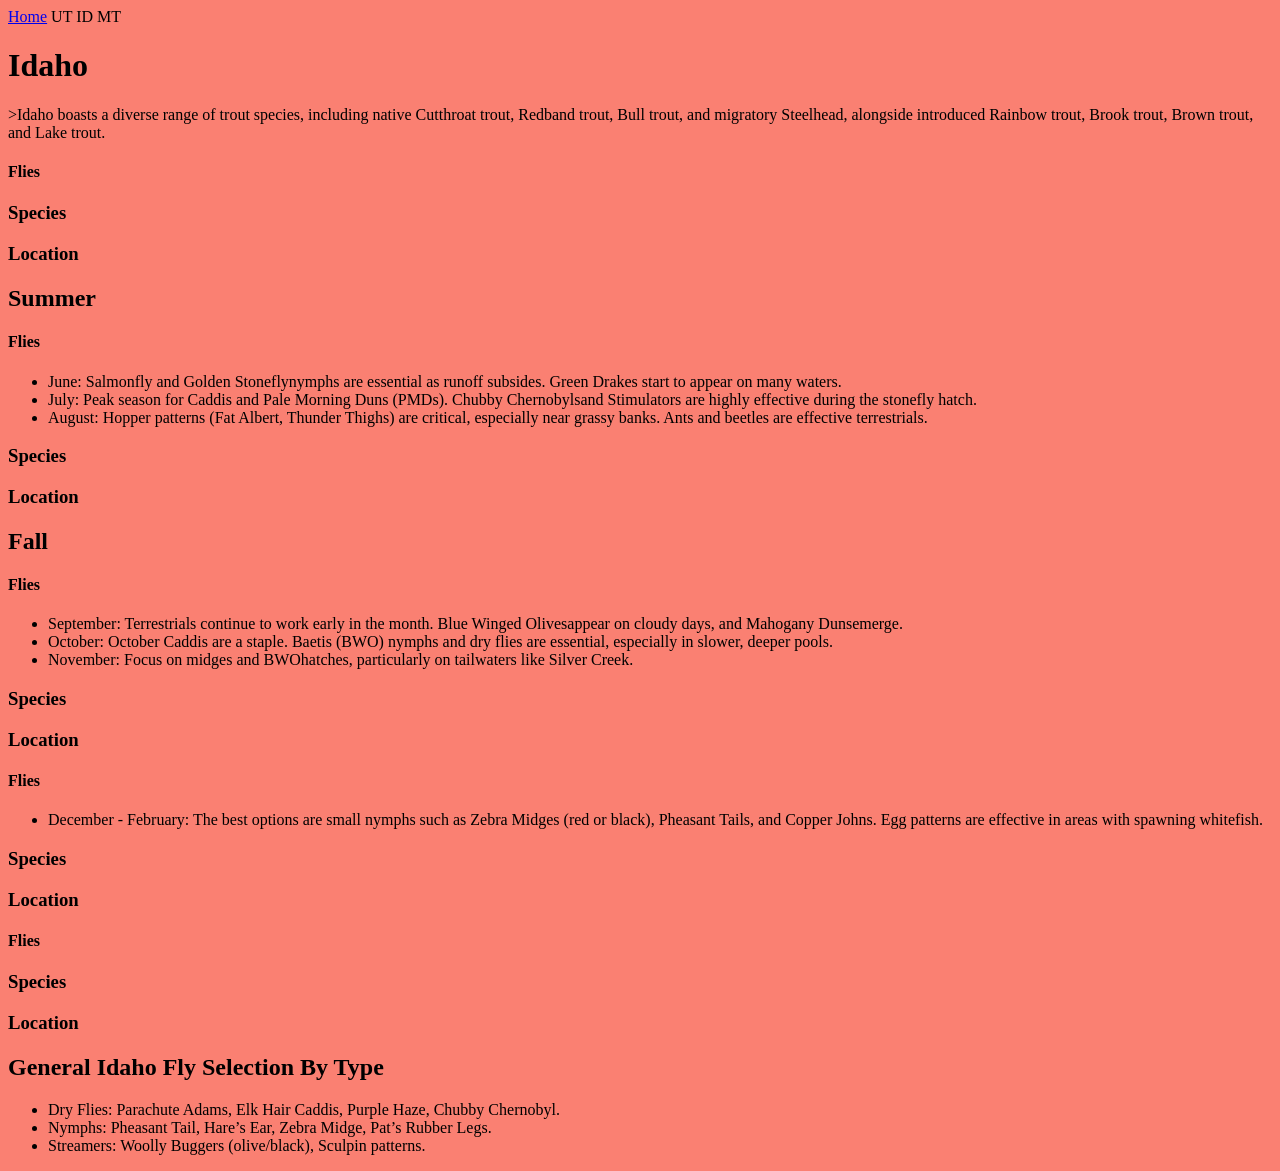
==== idaho.html @ c41e5f9d "renamed idaho html page and updated  nav links for utah and idaho pages." ====
<!DOCTYPE html>
<html lang="en">

<head>
    <meta charset="UTF-8">
    <meta name="viewport" content="width=device-width, initial-scale=1.0">
    <title>Page 2</title>
    <link rel="stylesheet" href="css/page2.css">
</head>

<body>
    <header>
        <nav>
            <a id="active" href="index.html">Home</a>
            <a herf="utah.html">UT</a>
            <a herf="idaho.html"> ID</a>
            <a>MT</a>
        </nav>
    </header>
    <main>
        <h1>Idaho</h1>
        <p>>Idaho boasts a diverse range of trout species, including native Cutthroat trout, Redband trout, Bull trout,
            and migratory Steelhead, alongside introduced Rainbow trout, Brook trout, Brown trout, and Lake trout.</p
            <!-- Idaho spring section -->
        <section id="spring">
            <div class="flies">
                <h4>Flies</h4>
            </div>
            <div class="species">
                <h3>Species</h3>
            </div>
            <div class="location">
                <h3>Location</h3>
            </div>
        </section>


        <!-- Idaho Summer Section -->
        <section id="summer">
            <h2>Summer</h2>
            <div class="flies">
                <h4>Flies</h4>
                <ul>
                    <li>June: Salmonfly and Golden Stoneflynymphs are essential as runoff subsides. Green Drakes start
                        to appear on many waters.</li>
                    <li>July: Peak season for Caddis and Pale Morning Duns (PMDs). Chubby Chernobylsand Stimulators are
                        highly effective during the stonefly hatch.</li>
                    <li>August: Hopper patterns (Fat Albert, Thunder Thighs) are critical, especially near grassy banks.
                        Ants and beetles are effective terrestrials. </li>
                </ul>
            </div>
            <div class="species">
                <h3>Species</h3>
            </div>
            <div class="location">
                <h3>Location</h3>
            </div>
        </section>


        <!-- Idaho Falln Section -->
        <section id="fall">
            <h2>Fall</h2>
            <div class="flies">
                <h4>Flies</h4>
                <ul>
                    <li>September: Terrestrials continue to work early in the month. Blue Winged Olivesappear on cloudy
                        days, and Mahogany Dunsemerge.</li>
                    <li>October: October Caddis are a staple. Baetis (BWO) nymphs and dry flies are essential,
                        especially in slower, deeper pools.</li>
                    <li>November: Focus on midges and BWOhatches, particularly on tailwaters like Silver Creek. </li>
                </ul>
            </div>
            <div class="species">
                <h3>Species</h3>
            </div>
            <div class="location">
                <h3>Location</h3>
            </div>
        </section>


        <!-- Idaho Winter Section -->
        <section id="winter">
            <div class="flies">
                <h4>Flies</h4>
                <ul>
                    <li>December - February: The best options are small nymphs such as Zebra Midges (red or black),
                        Pheasant Tails, and Copper Johns. Egg patterns are effective in areas with spawning whitefish.
                    </li>
                </ul>
            </div>
            <div class="species">
                <h3>Species</h3>
            </div>
            <div class="location">
                <h3>Location</h3>
                <section id="Summer">
                    <div class="flies">
                        <h4>Flies</h4>
                    </div>
                    <div class="species">
                        <h3>Species</h3>
                    </div>
                    <div class="location">
                        <h3>Location</h3>
                    </div>
                </section>
            </div>
        </section>


        <section id="general">
            <h2>General Idaho Fly Selection By Type</h2>
            <ul>
                <li>Dry Flies: Parachute Adams, Elk Hair Caddis, Purple Haze, Chubby Chernobyl.</li>
                <li>Nymphs: Pheasant Tail, Hare’s Ear, Zebra Midge, Pat’s Rubber Legs.</li>
                <li>Streamers: Woolly Buggers (olive/black), Sculpin patterns.</li>
            </ul>
        </section>
    </main>
</body>

</html>
---- css/page2.css ----
*{
    background-color: salmon;
}
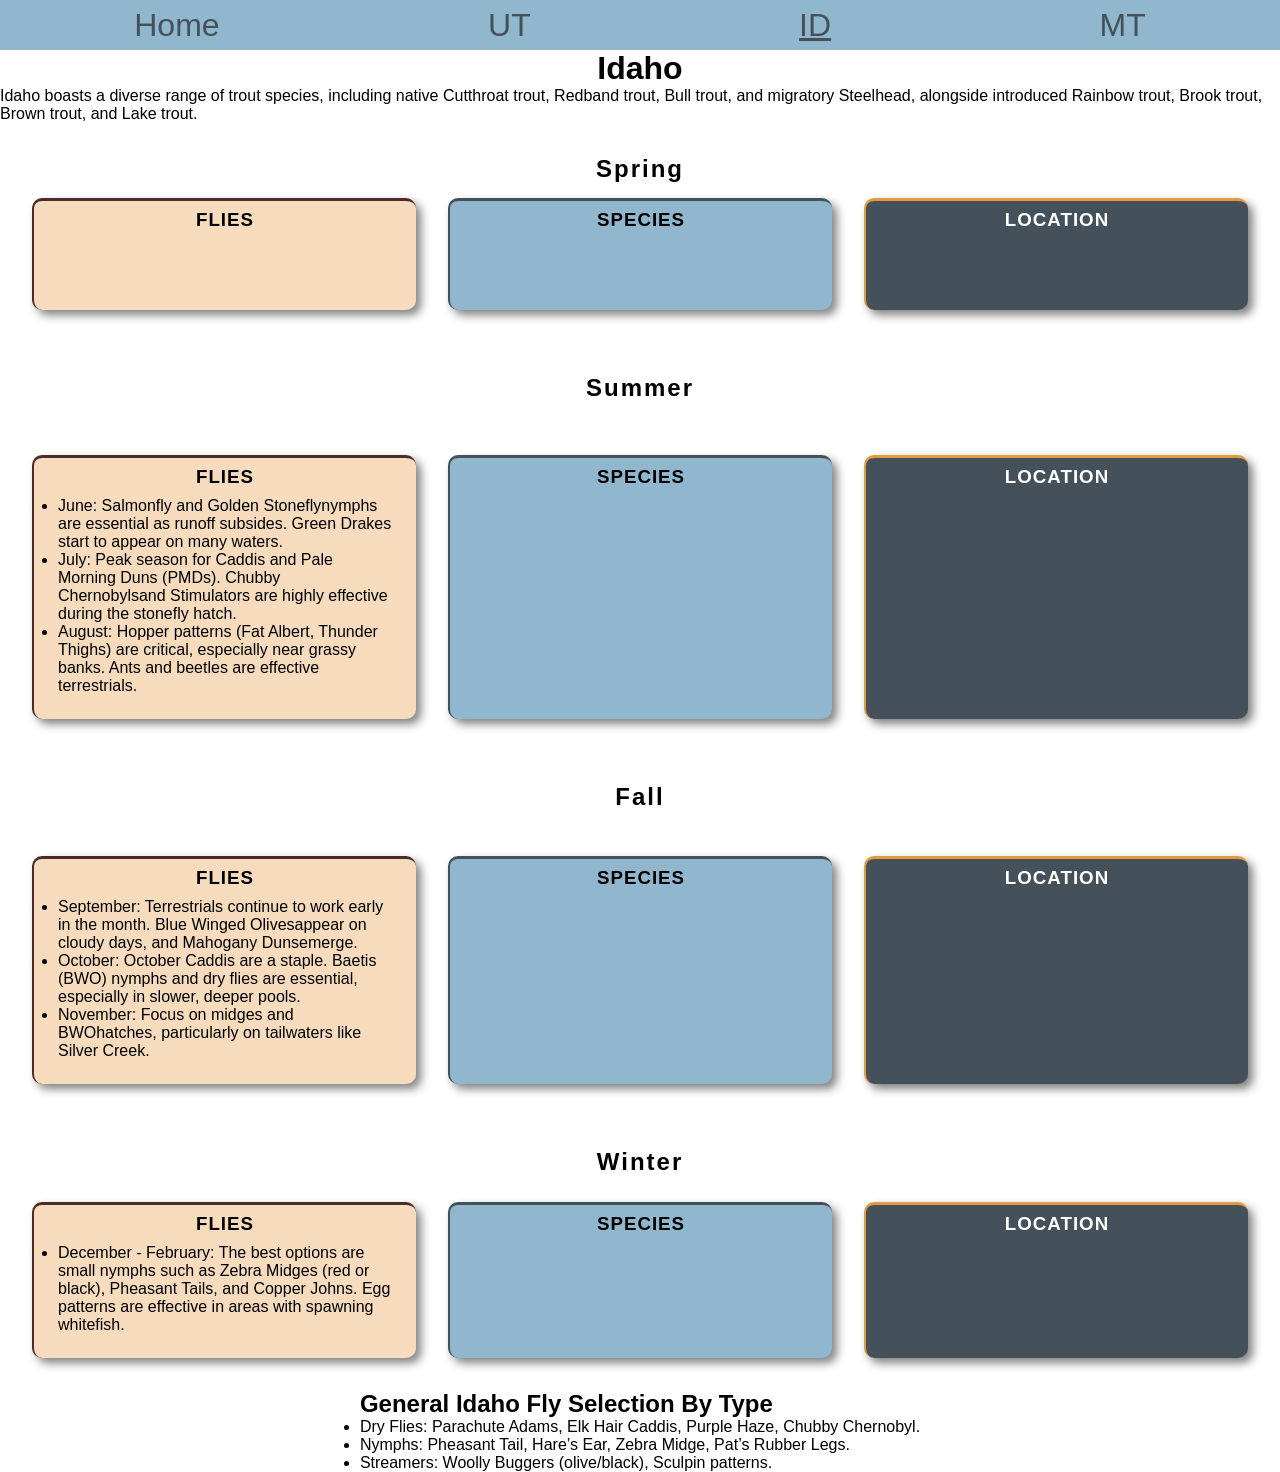
==== commit d8bf3df4: "Refactored html for easier css work. CSS layout of the page. Started setting colors." ====
--- a/idaho.html
+++ b/idaho.html
@@ -5,41 +5,46 @@
     <meta charset="UTF-8">
     <meta name="viewport" content="width=device-width, initial-scale=1.0">
     <title>Page 2</title>
-    <link rel="stylesheet" href="css/page2.css">
+    <link rel="stylesheet" href="css/idaho.css">
 </head>
 
 <body>
     <header>
         <nav>
-            <a id="active" href="index.html">Home</a>
+            <a href="index.html">Home</a>
             <a herf="utah.html">UT</a>
-            <a herf="idaho.html"> ID</a>
+            <a id="active" herf="idaho.html">ID</a>
             <a>MT</a>
         </nav>
     </header>
     <main>
         <h1>Idaho</h1>
-        <p>>Idaho boasts a diverse range of trout species, including native Cutthroat trout, Redband trout, Bull trout,
-            and migratory Steelhead, alongside introduced Rainbow trout, Brook trout, Brown trout, and Lake trout.</p
-            <!-- Idaho spring section -->
-        <section id="spring">
-            <div class="flies">
-                <h4>Flies</h4>
+        <p>Idaho boasts a diverse range of trout species, including native Cutthroat trout, Redband trout, Bull trout,
+            and migratory Steelhead, alongside introduced Rainbow trout, Brook trout, Brown trout, and Lake trout.</p>
+
+
+
+
+        <!-- Idaho spring section -->
+        <section class="szn-section" id="spring">
+            <h2 class="szn-title">Spring</h2>
+            <div id="s-fly" class="flies">
+                <h3>Flies</h3>
             </div>
-            <div class="species">
+            <div id="s-species" class="species">
                 <h3>Species</h3>
             </div>
-            <div class="location">
+            <div id="s-location" class="location">
                 <h3>Location</h3>
             </div>
         </section>
 
 
         <!-- Idaho Summer Section -->
-        <section id="summer">
-            <h2>Summer</h2>
+        <section class="szn-section">
+            <h2 class="szn-title">Summer</h2>
             <div class="flies">
-                <h4>Flies</h4>
+                <h3>Flies</h3>
                 <ul>
                     <li>June: Salmonfly and Golden Stoneflynymphs are essential as runoff subsides. Green Drakes start
                         to appear on many waters.</li>
@@ -59,10 +64,10 @@
 
 
         <!-- Idaho Falln Section -->
-        <section id="fall">
-            <h2>Fall</h2>
+        <section class="szn-section">
+            <h2 class="szn-title">Fall</h2>
             <div class="flies">
-                <h4>Flies</h4>
+                <h3>Flies</h3>
                 <ul>
                     <li>September: Terrestrials continue to work early in the month. Blue Winged Olivesappear on cloudy
                         days, and Mahogany Dunsemerge.</li>
@@ -81,9 +86,10 @@
 
 
         <!-- Idaho Winter Section -->
-        <section id="winter">
+        <section class="szn-section">
+            <h2 class="szn-title">Winter</h2>
             <div class="flies">
-                <h4>Flies</h4>
+                <h3>Flies</h3>
                 <ul>
                     <li>December - February: The best options are small nymphs such as Zebra Midges (red or black),
                         Pheasant Tails, and Copper Johns. Egg patterns are effective in areas with spawning whitefish.
@@ -95,17 +101,6 @@
             </div>
             <div class="location">
                 <h3>Location</h3>
-                <section id="Summer">
-                    <div class="flies">
-                        <h4>Flies</h4>
-                    </div>
-                    <div class="species">
-                        <h3>Species</h3>
-                    </div>
-                    <div class="location">
-                        <h3>Location</h3>
-                    </div>
-                </section>
             </div>
         </section>
 
--- a/css/idaho.css
+++ b/css/idaho.css
@@ -0,0 +1,140 @@
+* {
+    box-sizing: border-box;
+    margin: 0 auto;
+    padding: 0;
+    font-family: 'Bebas Neue', sans-serif;
+}
+
+/* header section - matches home page exactly */
+nav {
+    height: 50px;
+    display: flex;
+    align-items: center;
+    background-color: #90B7CD;
+}
+a {
+    text-decoration: none;
+    font-size: 2em;
+    color: #45515A;
+    padding: 4px 50px;
+}
+a:hover {
+    background-color: #45515A;
+    color: #3EAC3A;
+}
+#active {
+    text-decoration: underline;
+}
+
+main{
+    display: flex;
+    flex-direction: column;
+    justify-content: center;
+    align-items: center;
+}
+
+/* reusables! */
+.szn-section{
+    margin: 2em;
+    /* padding: 2em; */
+    width: 95%;
+
+    /* border: 2px solid black; */
+
+    display: grid;
+    grid-template-columns: 1fr 1fr 1fr;
+    grid-template-rows: 1fr 4fr;
+    row-gap: 15px;
+    column-gap: 2em;
+}
+.szn-title{
+    grid-row: 1/2;
+    grid-column: 1/4;
+
+    color: black;
+    letter-spacing: 2px;
+    /* text-shadow: 2px 2px 5px gray; */
+}
+
+.flies{
+    padding: 1.5em;
+    padding-top: .5em;
+    width: 100%;
+
+    border-left: 2px solid #4b2c2b;
+    border-top: 3px solid #4b2c2b;
+    border-radius: 10px;
+    box-shadow: 5px 5px 10px grey;
+
+    background-color: rgb(228, 154, 65, .35);
+
+    display: flex;
+    flex-direction: column;
+    align-items: center;
+}
+.flies h3{
+    margin-bottom: .5em; 
+    text-transform: uppercase;
+    letter-spacing: 1px;
+    color: black;
+
+}
+.flies ul{
+    text-align: left;
+}
+
+.species{
+    padding: 1.5em;
+    padding-top: .5em;
+    width: 100%;
+
+    border-left: 2px solid #45515A;
+    border-top: 3px solid #45515A;
+    border-radius: 10px;
+    box-shadow: 5px 5px 10px grey;
+
+    background-color: rgb(144, 183, 205);
+
+    display: flex;
+    flex-direction: column;
+    align-items: center;
+}
+.species h3{
+    margin-bottom: .5em; 
+    text-transform: uppercase;
+    letter-spacing: 1px;
+    color: black;
+
+}
+.species ul{
+    text-align: left;
+}
+
+.location{
+    padding: 1.5em;
+    padding-top: .5em;
+    width: 100%;
+
+    border-left: 2px solid #E49A41;
+    border-top: 3px solid #E49A41;
+    border-radius: 10px;
+    box-shadow: 5px 5px 10px grey;
+
+    background-color: rgb(69, 81, 90);
+
+    display: flex;
+    flex-direction: column;
+    align-items: center;
+}
+.location h3{
+    margin-bottom: .5em; 
+    text-transform: uppercase;
+    letter-spacing: 1px;
+    color: white;
+
+}
+.location ul{
+    text-align: left;
+}
+
+
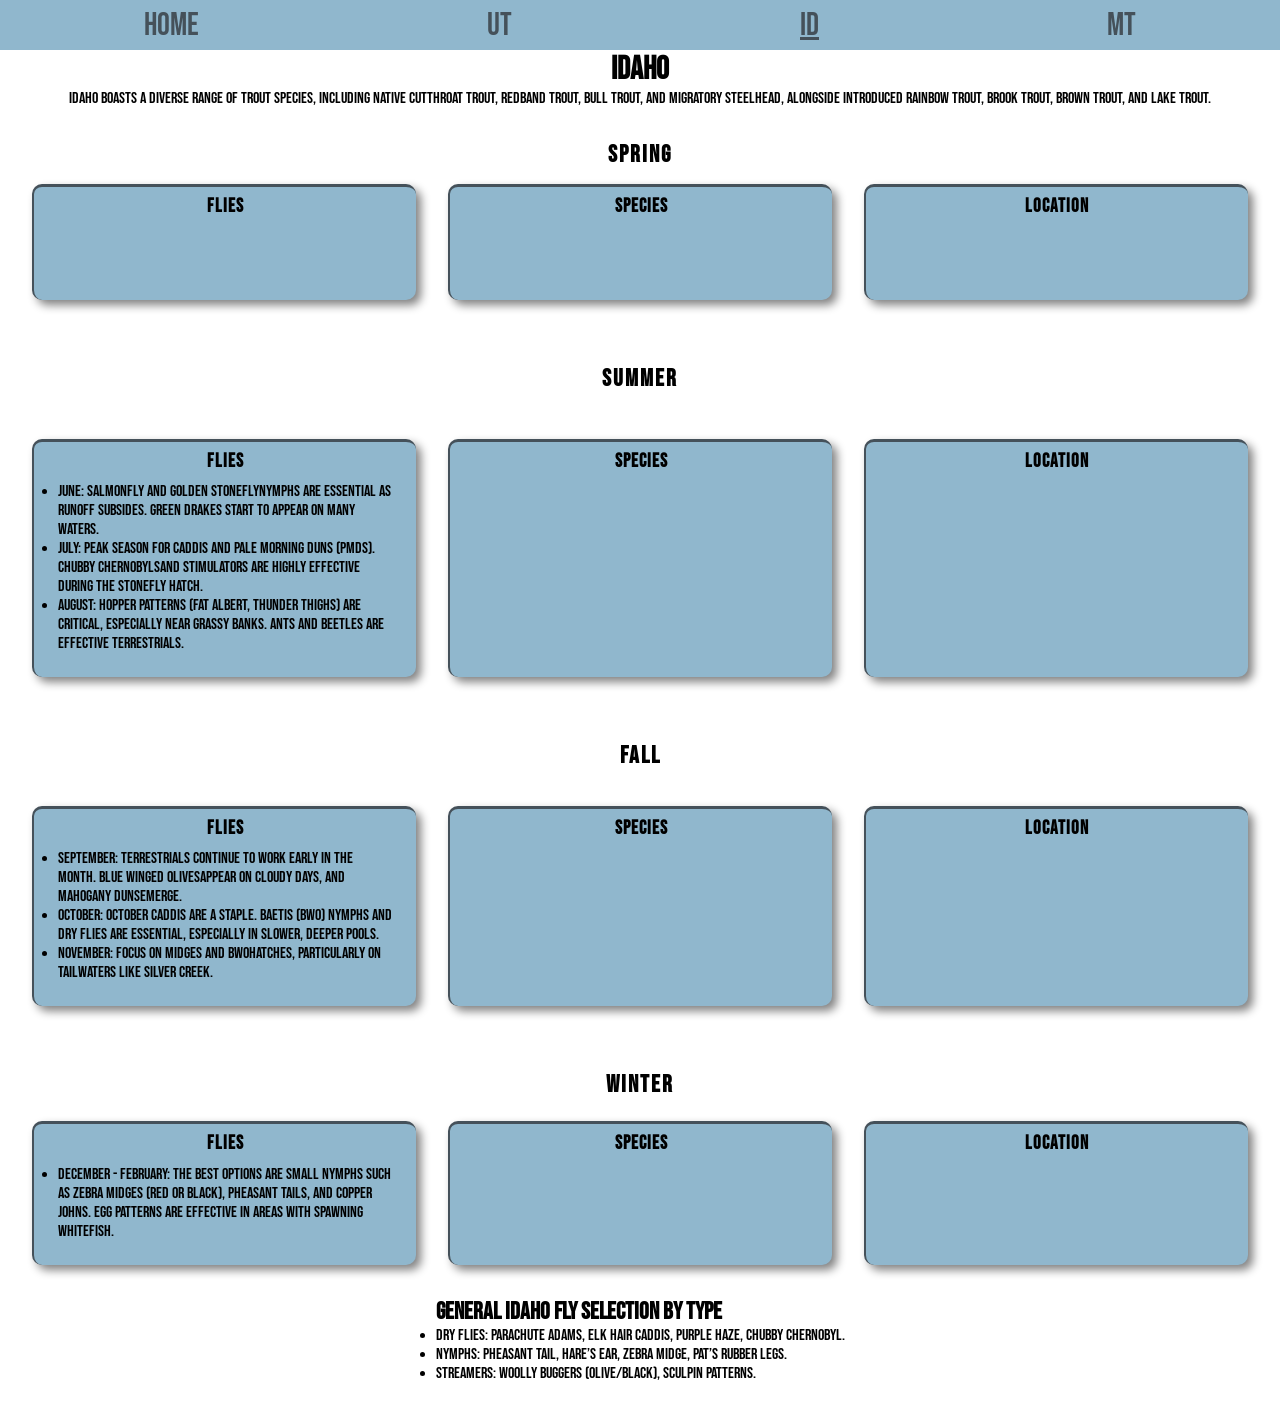
==== commit c19788a7: "CSS for the utah page." ====
--- a/idaho.html
+++ b/idaho.html
@@ -6,14 +6,19 @@
     <meta name="viewport" content="width=device-width, initial-scale=1.0">
     <title>Page 2</title>
     <link rel="stylesheet" href="css/idaho.css">
+    <link rel="preconnect" href="https://fonts.googleapis.com">
+    <link rel="preconnect" href="https://fonts.gstatic.com" crossorigin>
+    <link
+        href="https://fonts.googleapis.com/css2?family=Amaranth:ital,wght@0,400;0,700;1,400;1,700&family=Bebas+Neue&display=swap"
+        rel="stylesheet">
 </head>
 
 <body>
     <header>
         <nav>
             <a href="index.html">Home</a>
-            <a herf="utah.html">UT</a>
-            <a id="active" herf="idaho.html">ID</a>
+            <a href="utah.html">UT</a>
+            <a id="active" href="idaho.html">ID</a>
             <a>MT</a>
         </nav>
     </header>
@@ -115,5 +120,7 @@
         </section>
     </main>
 </body>
+<footer>
+</footer>
 
 </html>
--- a/css/idaho.css
+++ b/css/idaho.css
@@ -61,12 +61,12 @@
     padding-top: .5em;
     width: 100%;
 
-    border-left: 2px solid #4b2c2b;
-    border-top: 3px solid #4b2c2b;
+    border-left: 2px solid #45515A;
+    border-top: 3px solid #45515A;
     border-radius: 10px;
     box-shadow: 5px 5px 10px grey;
 
-    background-color: rgb(228, 154, 65, .35);
+    background-color: rgb(144, 183, 205);
 
     display: flex;
     flex-direction: column;
@@ -115,12 +115,12 @@
     padding-top: .5em;
     width: 100%;
 
-    border-left: 2px solid #E49A41;
-    border-top: 3px solid #E49A41;
+    border-left: 2px solid #45515A;
+    border-top: 3px solid #45515A;
     border-radius: 10px;
     box-shadow: 5px 5px 10px grey;
 
-    background-color: rgb(69, 81, 90);
+    background-color: rgb(144, 183, 205);
 
     display: flex;
     flex-direction: column;
@@ -130,11 +130,12 @@
     margin-bottom: .5em; 
     text-transform: uppercase;
     letter-spacing: 1px;
-    color: white;
-
+    color: black;
 }
 .location ul{
     text-align: left;
 }
+footer{
+    margin-top: 2em;
+}
 
-
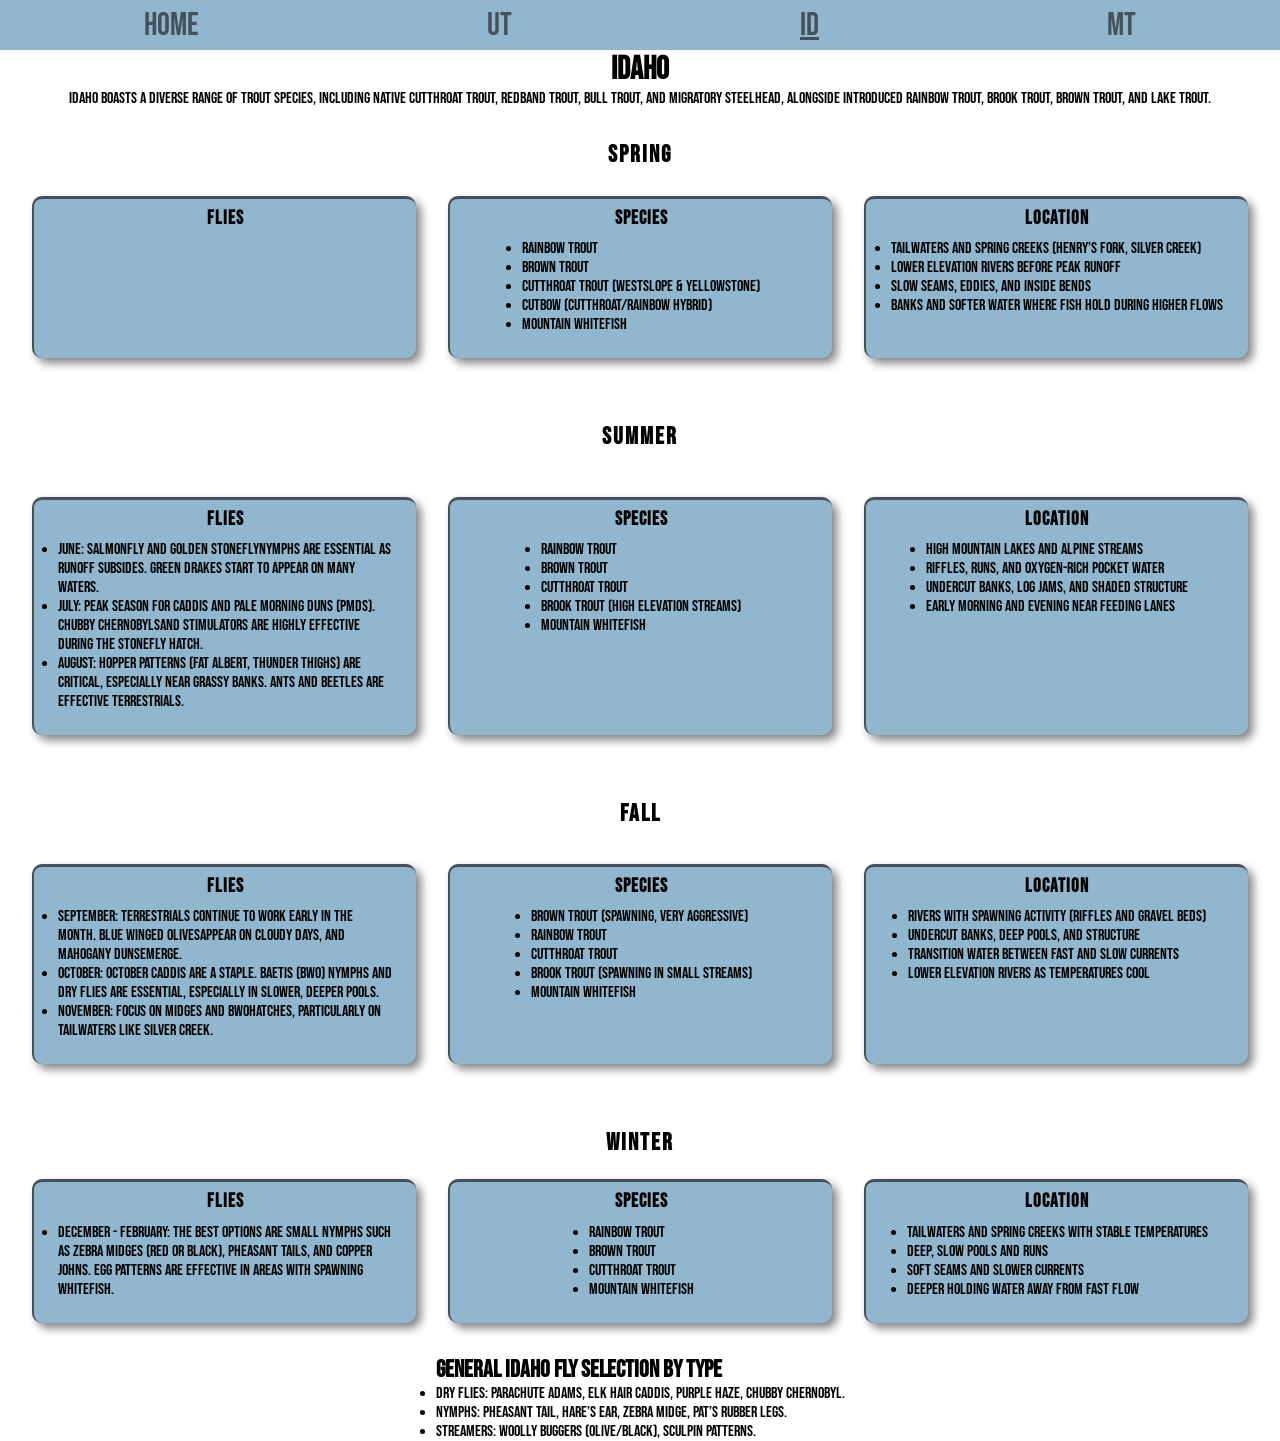
==== commit cf4bbce0: "added final data" ====
--- a/idaho.html
+++ b/idaho.html
@@ -38,9 +38,22 @@
             </div>
             <div id="s-species" class="species">
                 <h3>Species</h3>
+		<ul>
+  <li>Rainbow Trout</li>
+  <li>Brown Trout</li>
+  <li>Cutthroat Trout (Westslope & Yellowstone)</li>
+  <li>Cutbow (Cutthroat/Rainbow hybrid)</li>
+  <li>Mountain Whitefish</li>
+</ul>
             </div>
             <div id="s-location" class="location">
                 <h3>Location</h3>
+		<ul>
+  <li>Tailwaters and spring creeks (Henry’s Fork, Silver Creek)</li>
+  <li>Lower elevation rivers before peak runoff</li>
+  <li>Slow seams, eddies, and inside bends</li>
+  <li>Banks and softer water where fish hold during higher flows</li>
+</ul>
             </div>
         </section>
 
@@ -61,9 +74,22 @@
             </div>
             <div class="species">
                 <h3>Species</h3>
+		<ul>
+  <li>Rainbow Trout</li>
+  <li>Brown Trout</li>
+  <li>Cutthroat Trout</li>
+  <li>Brook Trout (high elevation streams)</li>
+  <li>Mountain Whitefish</li>
+</ul>
             </div>
             <div class="location">
                 <h3>Location</h3>
+		<ul>
+  <li>High mountain lakes and alpine streams</li>
+  <li>Riffles, runs, and oxygen-rich pocket water</li>
+  <li>Undercut banks, log jams, and shaded structure</li>
+  <li>Early morning and evening near feeding lanes</li>
+</ul>
             </div>
         </section>
 
@@ -83,9 +109,22 @@
             </div>
             <div class="species">
                 <h3>Species</h3>
+		<ul>
+  <li>Brown Trout (spawning, very aggressive)</li>
+  <li>Rainbow Trout</li>
+  <li>Cutthroat Trout</li>
+  <li>Brook Trout (spawning in small streams)</li>
+  <li>Mountain Whitefish</li>
+</ul>
             </div>
             <div class="location">
                 <h3>Location</h3>
+		<ul>
+  <li>Rivers with spawning activity (riffles and gravel beds)</li>
+  <li>Undercut banks, deep pools, and structure</li>
+  <li>Transition water between fast and slow currents</li>
+  <li>Lower elevation rivers as temperatures cool</li>
+</ul>
             </div>
         </section>
 
@@ -103,9 +142,21 @@
             </div>
             <div class="species">
                 <h3>Species</h3>
+		<ul>
+  <li>Rainbow Trout</li>
+  <li>Brown Trout</li>
+  <li>Cutthroat Trout</li>
+  <li>Mountain Whitefish</li>
+</ul>
             </div>
             <div class="location">
                 <h3>Location</h3>
+		<ul>
+  <li>Tailwaters and spring creeks with stable temperatures</li>
+  <li>Deep, slow pools and runs</li>
+  <li>Soft seams and slower currents</li>
+  <li>Deeper holding water away from fast flow</li>
+</ul>
             </div>
         </section>
 
@@ -120,7 +171,5 @@
         </section>
     </main>
 </body>
-<footer>
-</footer>
 
 </html>
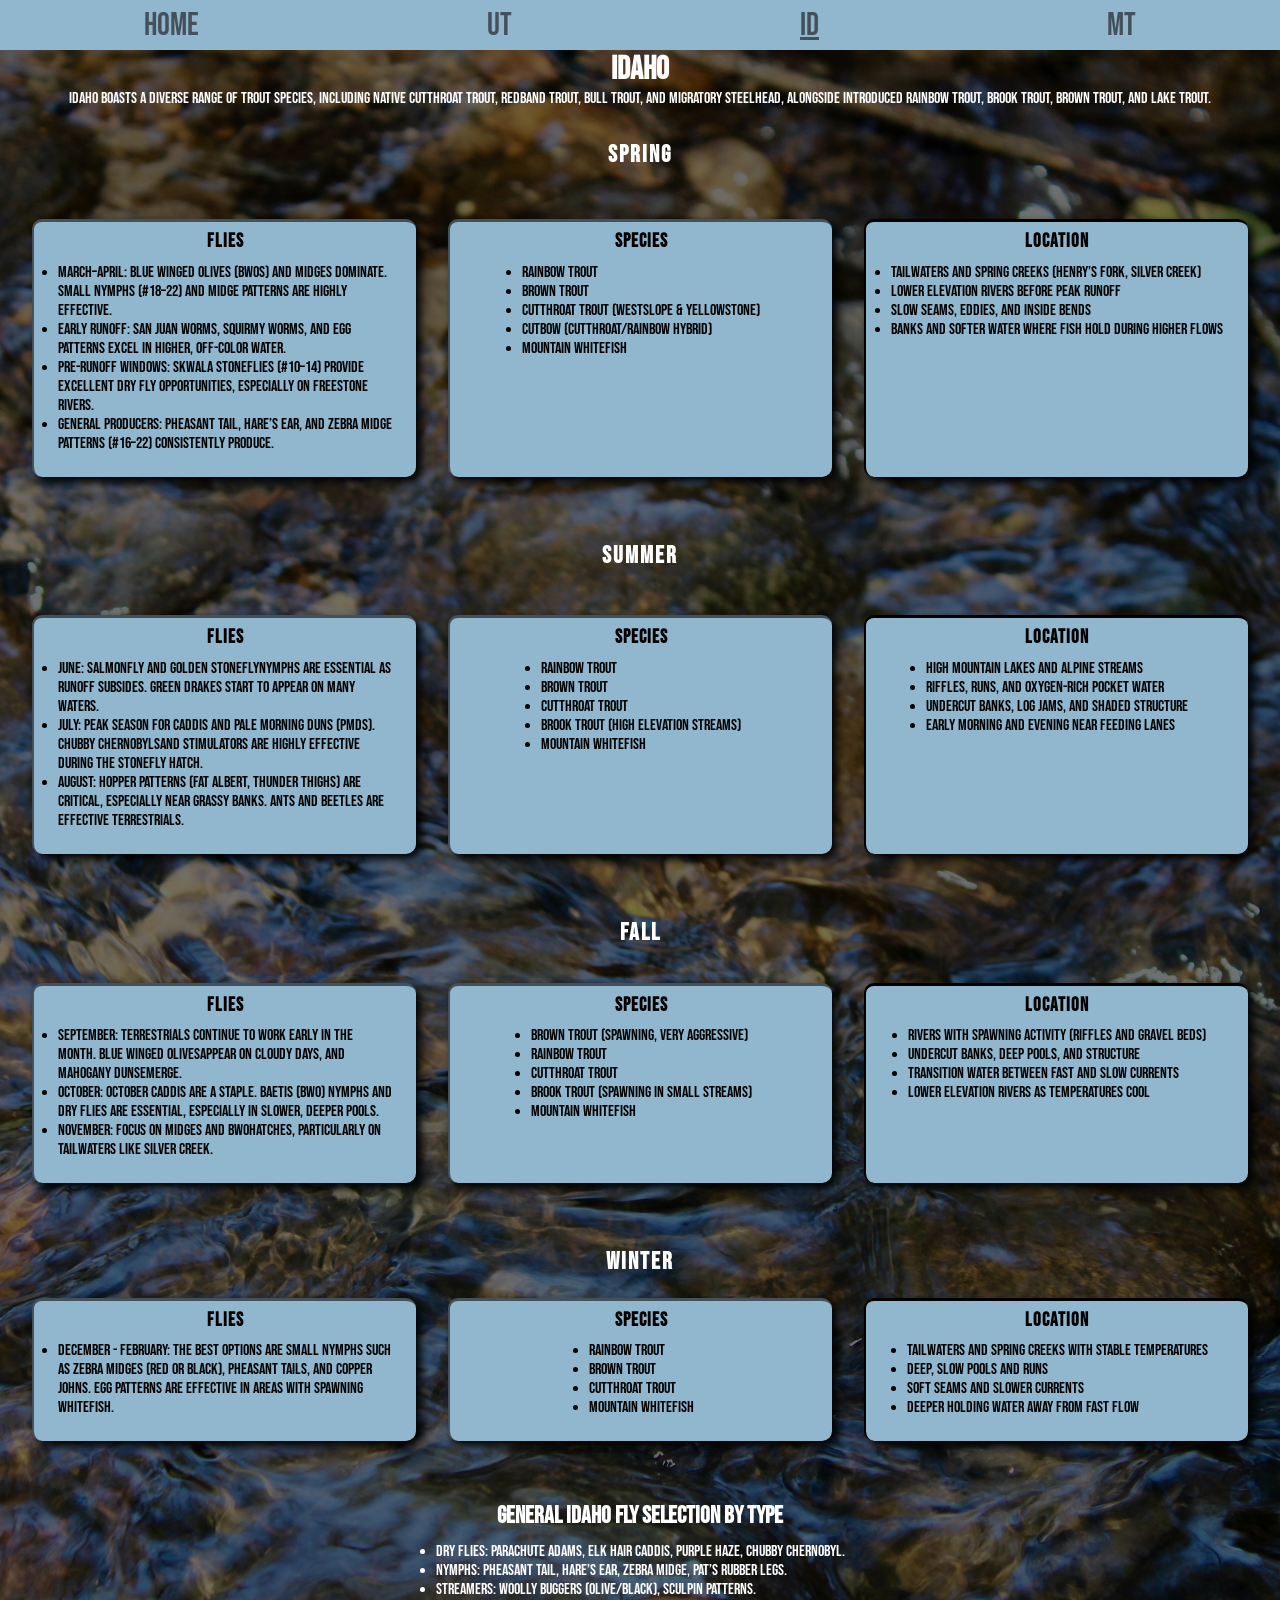
==== commit 5a3c796a: "Removed the footer." ====
--- a/idaho.html
+++ b/idaho.html
@@ -35,6 +35,12 @@
             <h2 class="szn-title">Spring</h2>
             <div id="s-fly" class="flies">
                 <h3>Flies</h3>
+		<ul>
+  <li>March–April: Blue Winged Olives (BWOs) and midges dominate. Small nymphs (#18–22) and midge patterns are highly effective.</li>
+  <li>Early runoff: San Juan Worms, Squirmy Worms, and egg patterns excel in higher, off-color water.</li>
+  <li>Pre-runoff windows: Skwala stoneflies (#10–14) provide excellent dry fly opportunities, especially on freestone rivers.</li>
+  <li>General producers: Pheasant Tail, Hare’s Ear, and Zebra Midge patterns (#16–22) consistently produce.</li>
+</ul>
             </div>
             <div id="s-species" class="species">
                 <h3>Species</h3>
--- a/css/idaho.css
+++ b/css/idaho.css
@@ -31,6 +31,21 @@
     flex-direction: column;
     justify-content: center;
     align-items: center;
+
+    background: 
+    linear-gradient(rgba(0, 0, 0, 0.55), rgba(0, 0, 0, 0.55)),
+    url(/images/background2.jpg)
+    ;
+    background-size: cover;
+    background-position: center;
+    background-repeat: no-repeat; 
+}
+
+main h1{
+    color: white;
+}
+main p{
+    color: white;
 }
 
 /* reusables! */
@@ -51,7 +66,7 @@
     grid-row: 1/2;
     grid-column: 1/4;
 
-    color: black;
+    color: white;
     letter-spacing: 2px;
     /* text-shadow: 2px 2px 5px gray; */
 }
@@ -64,7 +79,7 @@
     border-left: 2px solid #45515A;
     border-top: 3px solid #45515A;
     border-radius: 10px;
-    box-shadow: 5px 5px 10px grey;
+    box-shadow: 5px 5px 10px black;
 
     background-color: rgb(144, 183, 205);
 
@@ -91,7 +106,7 @@
     border-left: 2px solid #45515A;
     border-top: 3px solid #45515A;
     border-radius: 10px;
-    box-shadow: 5px 5px 10px grey;
+    box-shadow: 5px 5px 10px black;
 
     background-color: rgb(144, 183, 205);
 
@@ -115,10 +130,10 @@
     padding-top: .5em;
     width: 100%;
 
-    border-left: 2px solid #45515A;
-    border-top: 3px solid #45515A;
+    border-left: 2px solid black;
+    border-top: 3px solid black;
     border-radius: 10px;
-    box-shadow: 5px 5px 10px grey;
+    box-shadow: 5px 5px 10px black;
 
     background-color: rgb(144, 183, 205);
 
@@ -138,4 +153,12 @@
 footer{
     margin-top: 2em;
 }
+#general{
+	color: white;
+	margin: 1em;
+}
+#general h2{
+	text-align: center;
+	margin: .5em;
+}
 
